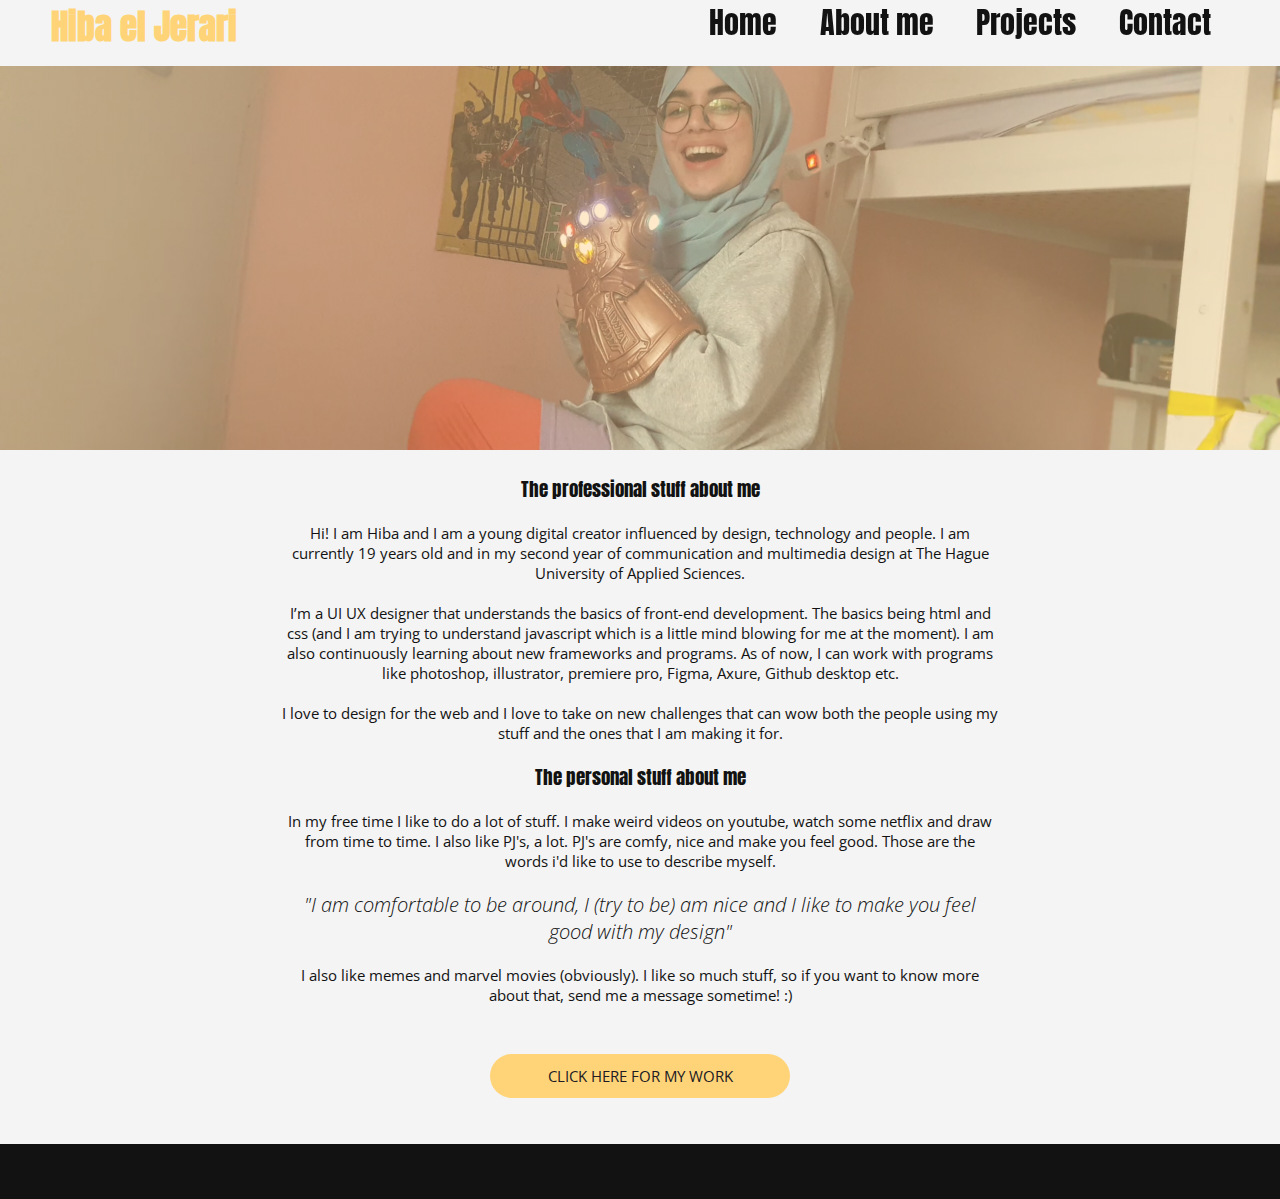
==== aboutme.html @ b42c41c7 "adding text yeet" ====
<!DOCTYPE html>
<html>
	<head>
		<meta charset="UTF-8" />
		<title>Hiba's portfolio</title>
		<meta name="viewport" content="width=device-width, initial-scale=1">
		<link rel="icon" href="images/favicon.png">
		<link rel="stylesheet" href="https://use.fontawesome.com/releases/v5.7.2/css/all.css" integrity="sha384-fnmOCqbTlWIlj8LyTjo7mOUStjsKC4pOpQbqyi7RrhN7udi9RwhKkMHpvLbHG9Sr" crossorigin="anonymous"/>
		<link type="text/css" href="styles/main.css" rel="stylesheet" />
	</head>
	<body id="aboutme">
	  <div class="grid-container">
		<h5>Hiba el Jerari</h5>
		<nav id="myNav">
			<a class="closebtn">&times;</a>
			<span class="navbar-toggle" id="js-navbar-toggle"><!--HAMBURGER MENU--><i class="fas fa-bars"></i></span>
			<ul class="js-menu">
				<li class="nav-item">
					<a href="index.html" class="nav-links active">Home</a>
				</li>
				<li class="nav-item">
					<a href="html/aboutme.html" class="nav-links">About me</a>
				</li>
				<li class="nav-item">
					<a href="index.html#projects" class="nav-links">Projects</a>
				</li>
				<li class="nav-item">
					<a href="#contact" class="nav-links">Contact</a>
				</li>
			</ul>
		</nav>
		<header>
		
		</header>
		<main>
				<h3>The professional stuff about me</h3>
				<br>
				<p>
				Hi! I am Hiba and I am a young digital creator influenced by design, technology and people. 
				I am currently 19 years old and in my second year of communication and multimedia design at The Hague University of Applied Sciences.
				<br>
				<br>
				<p>I’m a UI UX designer that understands the basics of front-end development.
				The basics being html and css (and I am trying to understand javascript which is a little mind blowing for me at the moment). I am also continuously learning about new frameworks and programs.
				As of now, I can work with programs like photoshop, illustrator, premiere pro, Figma, Axure, Github desktop etc.</p>
				<br>
				<p>I love to design for the web and I love to take on new challenges that can wow both the people using my stuff and the ones that I am making it for. </p>
				<br>
				<h3>The personal stuff about me</h3>
				<br>
				In my free time I like to do a lot of stuff. I make weird videos on youtube, watch some netflix and draw from time to time. I also like PJ's, a lot. PJ's are comfy, nice and make you feel good.
				Those are the words i'd like to use to describe myself. </p>
				<br>
				<h6>"I am comfortable to be around, I (try to be) am nice and I like to make you feel good with my design"</h6>
				<br>
				<p>I also like memes and marvel movies (obviously). I like so much stuff, so if you want to know more about that, send me a message sometime! :)</p>
				<br>
				<br>
				<a href="index.html#projects" class="aboutmelink"><div class="aboutmebutton"><p>Click here for my work</p></div></a>
				<br>
				</p>
		</main>
		<footer id="contact">
			<div class="grid-item linkedin"><a href="https://www.linkedin.com/in/hiba-el-jerari-b01571150/?locale=en_US" target="blank"><i class="fab fa-linkedin-in"></i></a></div>
			<div class="grid-item instagram"><a href="http://instagram.com/hibadattebayo" target="blank"><i class="fab fa-instagram"></i></a></div>
			<div class="grid-item youtube"><a href="https://www.youtube.com/user/madebyhiba" target="blank"><i class="fab fa-youtube"></i></a></div>
			<div class="grid-item mail"><a href="mailto:hibaelji@outlook.com"><i class="fas fa-envelope"></i></a></div>
		</footer>
	  </div>
	  <script type="text/javascript" src="scripts/main.js"></script>
	</body>
</html>
---- styles/main.css ----
@import url('https://fonts.googleapis.com/css?family=Open+Sans|Anton|Roboto');

html {
  box-sizing: border-box;
  background-color: #f4f4f4;
  color: #121212;
  font-family: open sans;
  scroll-behavior: smooth;
}
*,
*::before,
*::after {
  box-sizing: inherit;
}

*{
  padding: 0;
 margin: 0;
}

h2, h3, h4{
	color: #121212;
	font-size: 15px;
	font-weight: 400;
	margin-left: 5%;
	margin-right: 15%;
}
h3{
	font-size: 19px;
	font-family: anton;
}
h4{
	font-size: 13px;
}
h6{
	font-size: 20px;
	font-family: open sans;
	font-style: italic;
	font-weight: 200;
}

main .megif{
	display: none;
}

.gridcontainer{
	display: grid;
	grid-template-columns: 1fr;
	grid-template-areas:"navigation"
									  "header"
									  "introduction"
									  "projects"
									  "footer"
}

/*NAVIGATION*/
nav{
	grid-area: navigation;
	list-style: none;
	text-align: center;
	height: 100%;
	width: 0;
	position: fixed;
    z-index: 1;
    top: 0;
    left: 0;
    background-color: rgba(32,26,35,0.90);
    overflow-x: hidden;
	/*font-family: open sans;*/
    transition: 0.5s;
}

h5{
	display: inline-block;
	color: #ffd478;
	font-family: anton;
	font-size: 35px;
	margin-left: 5%;
}

ul{
	display: flex;
    justify-content: center;
    flex-direction: column;
    list-style: none;
}

li{
	margin: 5%;
	font-size: 30px;
}

a{
	color: #FDFDFD;
	text-decoration: none;
	font-family: anton;
}

.fa-bars{
	position: fixed;
	color: #ffd478;
	font-size: 30px;
	top: 10px;
	right: 5%;
	z-index:0;
}

.closebtn{
	font-size: 40px;
    display: flex;
    justify-content: flex-end;
	margin-right: 6%;
	z-index: 10;
}

/*HEADER*/
main{
	grid-area: header;
	/*text styles*/
	font-family: anton;
	font-weight: 400;
	font-size: 50px;
	margin: 5%;
	margin-right: 15%;
}

.aboutmebutton{
	display: none;
}

#aboutme main{
	font-family: open sans;
	font-size: 20px;
}

#triangle-right{
    margin: 0 auto;
    width: 100%;
    height: 0;    
    padding-left:100%;
    padding-bottom: 5%;
    overflow: hidden;
}

#triangle-right:after{
	  display: block;
	  content: "";
      width: 0;
      height: 0;
	  background-color: white;
	  margin-left: -1024px;
      border-top: 50px solid #f4f4f4;
      border-right: 1024px solid transparent;
}

/*INTRODUCTION*/
#aboutme header{
	height: 200px;
	background: 
    /* top, transparent red */ 
    linear-gradient(
	   rgba(255, 207, 139, 0.45), 
	   rgba(255, 207, 139, 0.45)
    ),
    /* bottom, image */
    url(../images/abtme.png);
	background-size:cover;
	background-position: center;
}
header{
	grid-area:  introduction;
	background-color: #ffffff;
	padding: 5%;
	padding-right: 15%;
	/*text styles*/
	color: #121212;
}

#triangle-topright{
    margin: 0 auto;
    width: 100%;
    height: 0;    
    padding-left:100%;
    padding-bottom: 20%;
    overflow: hidden;
}

#triangle-topright:after{
	  content: "";
	  display: block;
      width: 0;
      height: 0;
	  margin-left: -1024px;
      border-top: 35px solid white;
      border-left: 1024px solid transparent;
}

/*PROJECTS*/
section{
	grid-area: projects;
}

.pros{
	display: block;
    height: 300px;
    background-color: rgba(0, 0, 0, 0.28);
	opacity: 0.5;
	/*filter: grayscale(100%);*/
}

.woldhuis{
	background-image: url(../images/tabblad.png);
	background-size: cover;
	/*background-color: #342E37;
	display: flex;
	align-items: center;
	justify-content: center;
	filter: none;
	/*font styles
	text-align: center;
	font-size: 35px;*/
}

.scribble{
	background-image: url(../images/scribble.png);
	background-size: cover;
}

.kaaswebsite{
	background-image: url(../images/kaaswebsite.png);
	background-size: cover;
}

.clock{
	background-image: url(../images/clock.png);
	background-size: cover;
	background-position: center;
}

/*FOOTER*/
footer{
	grid-area: footer;
}

.instagram, .linkedin, .youtube, .mail{
	display: flex;
	justify-content: center;
	align-items:center;
	padding: 0;
	text-align: center;
	height: 55px;
}

.grid-item i{
	color: #ffd478;
	font-size: 25px;
	display: block;
}

@media screen and (min-width: 1024px){
.gridcontainer{
	display: grid;
	grid-template-columns: 1fr;
	grid-template-areas:"navigation"
									  "header"
									  "introduction"
									  "projects"
									  "footer"
}

#triangle-right{
	display: none;
}
#triangle-topright{
	display: none;
}

p, h2, h3, h4, h5{
	margin: 0;
}

h2{
	padding-top: 2%;
}

h5{
	display: inline-block;
    padding-left: 4%;
	z-index: 10;
}

nav{
	display: flex;
    flex-direction: row;
    justify-content: flex-end;
    align-items: flex-start;
    width: 100%;
	height: 55px;
    background-color: transparent;
}

ul{
	display: inline;
	width: 50%;
}

li {
  transition: opacity 0.2s;
  list-style: none;
  display: inline-block;
  padding-left: 3%;
  padding-right: 3%;
  margin: 0;
}

li a{
	color: #121212;
}

li {
  transition: opacity 0.2s;
  list-style: none;
  display: inline-block;
}

ul:hover li:not(:hover) {
  opacity: 0.3;
  transition: 0.3s;
}

.closebtn{
	display: none;
}

.fa-bars{
	display: none;
}

main .megif{
	display: inline;
	position: absolute;
    bottom: 0;
    right: 50px;
    width: 25%;
    z-index: -10;
}

#js-menu{
	margin: 0;
	flex-flow: row;
	justify-content: center /*flex-end*/;
	width: 75%;
 }

 header{
	padding: 6%;
    padding-left: 20%;
    padding-right: 20%;
    display: flex;
    flex-direction: column;
    justify-content: center;
    text-align: center;
 }
 
main{
	margin: 15%;
	display: flex;
    align-items: center;
    flex-direction: column;
    justify-content: center;
    text-align: center;
	color: #121212;
}

#aboutme main{
	margin: 2%;
	font-weight: 400;
    font-family: open sans;
	padding: 20%;
	padding-top: 0;
	padding-bottom: 0;
	font-size: 15px;
	animation: none;
}

#aboutme a .aboutmebutton{
	color: #201A23;
}

#aboutme header{
	display: block;
	padding: 15%;
	margin-top: 1%;
}

.aboutmebutton{
	width: 300px;
	height: 44px;
	background: #ffd478;
	border-radius: 40px;
	margin-top: 3%;
	
	display: flex;
	justify-content: center;
	align-items: center;
}
.aboutmebutton:hover{
	background-color: #FCF2C2;
	color: #8276C9;
	transition: 0.5s;
}
.aboutmebutton a, .aboutmebutton p{
	font-size: 15px;
	font-family: open sans;
	font-size: 900;
	text-transform: uppercase;
	color: #201A23;
}
section{
	display: flex;
	flex-direction: column;
	justify-content: center;
	align-items: center;
}

.pros{
	height: 400px;
	width: 70%;
}

.pros .projecttext{
	visibility: hidden;
}

.pros:hover{
	opacity: 1;
	transition: 0.3s;
	visibility: visible;
}

.kaaswebsite{
	margin-bottom: 2%;
}

footer{
	display: flex;
	flex-direction: row;
justify-content: space-between;}

.instagram:hover, .linkedin:hover, .youtube:hover, .mail:hover{
	background-color: #FCF2C2;
	transition: 0.3s;
}
.instagram, .linkedin, .youtube,.mail{
	width: 25%;
	background-color: #121212;
}

}
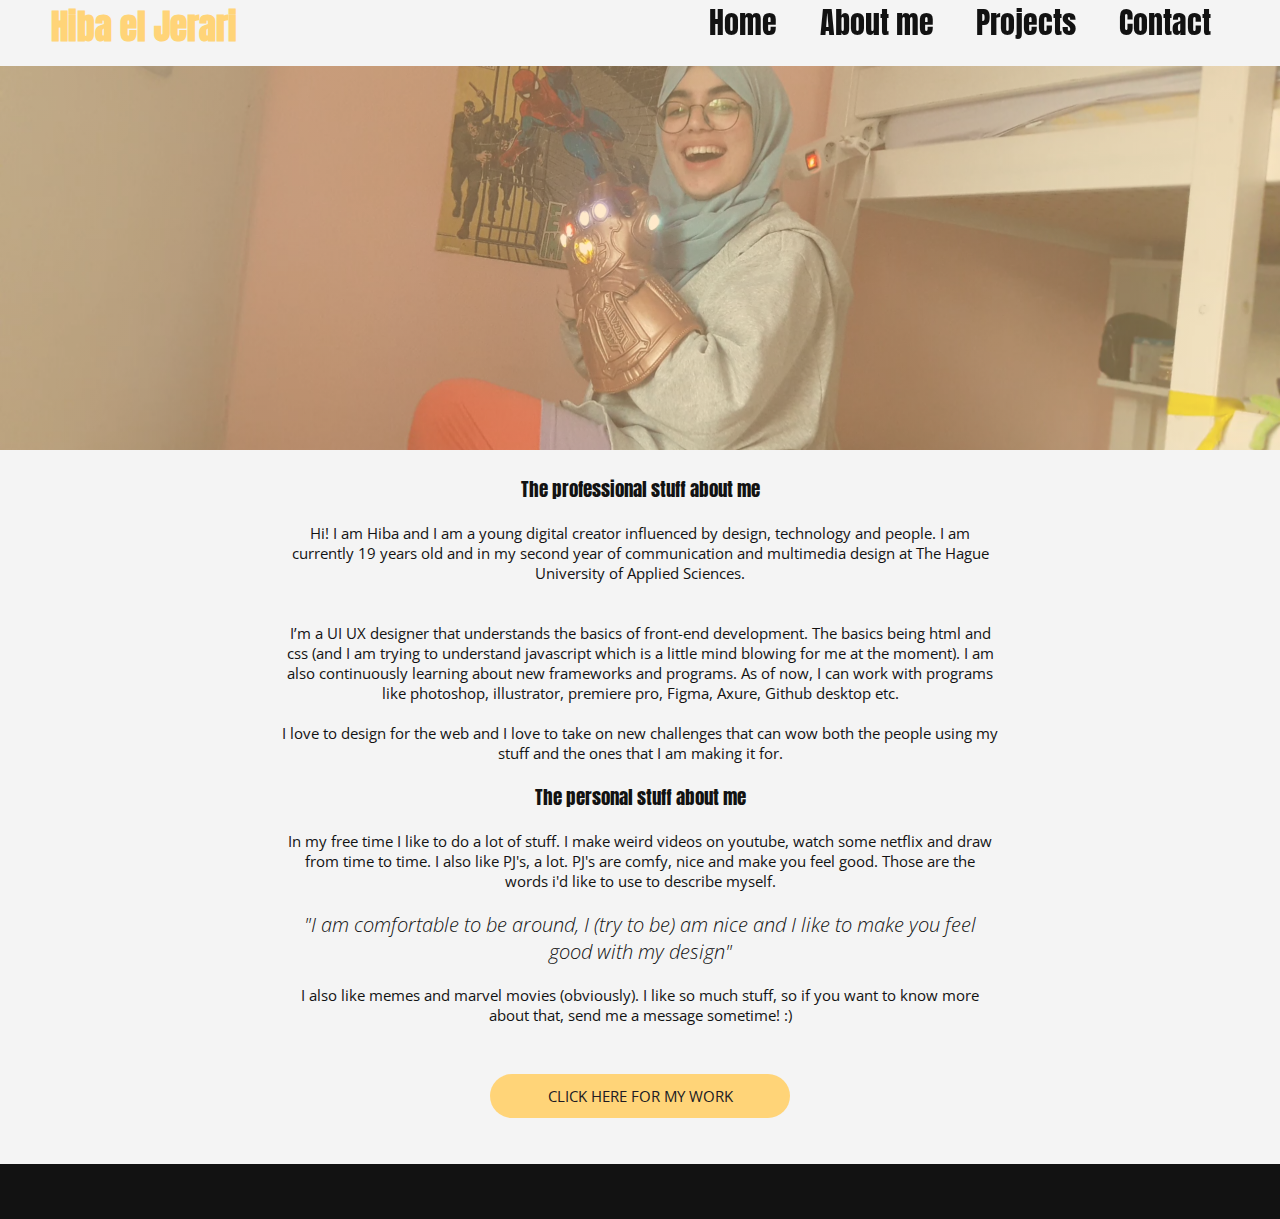
==== commit 8c4bf263: "Update aboutme.html" ====
--- a/aboutme.html
+++ b/aboutme.html
@@ -37,7 +37,7 @@
 				<br>
 				<p>
 				Hi! I am Hiba and I am a young digital creator influenced by design, technology and people. 
-				I am currently 19 years old and in my second year of communication and multimedia design at The Hague University of Applied Sciences.
+				I am currently 19 years old and in my second year of communication and multimedia design at The Hague University of Applied Sciences.</p>
 				<br>
 				<br>
 				<p>I’m a UI UX designer that understands the basics of front-end development.
@@ -48,7 +48,7 @@
 				<br>
 				<h3>The personal stuff about me</h3>
 				<br>
-				In my free time I like to do a lot of stuff. I make weird videos on youtube, watch some netflix and draw from time to time. I also like PJ's, a lot. PJ's are comfy, nice and make you feel good.
+				<p>In my free time I like to do a lot of stuff. I make weird videos on youtube, watch some netflix and draw from time to time. I also like PJ's, a lot. PJ's are comfy, nice and make you feel good.
 				Those are the words i'd like to use to describe myself. </p>
 				<br>
 				<h6>"I am comfortable to be around, I (try to be) am nice and I like to make you feel good with my design"</h6>
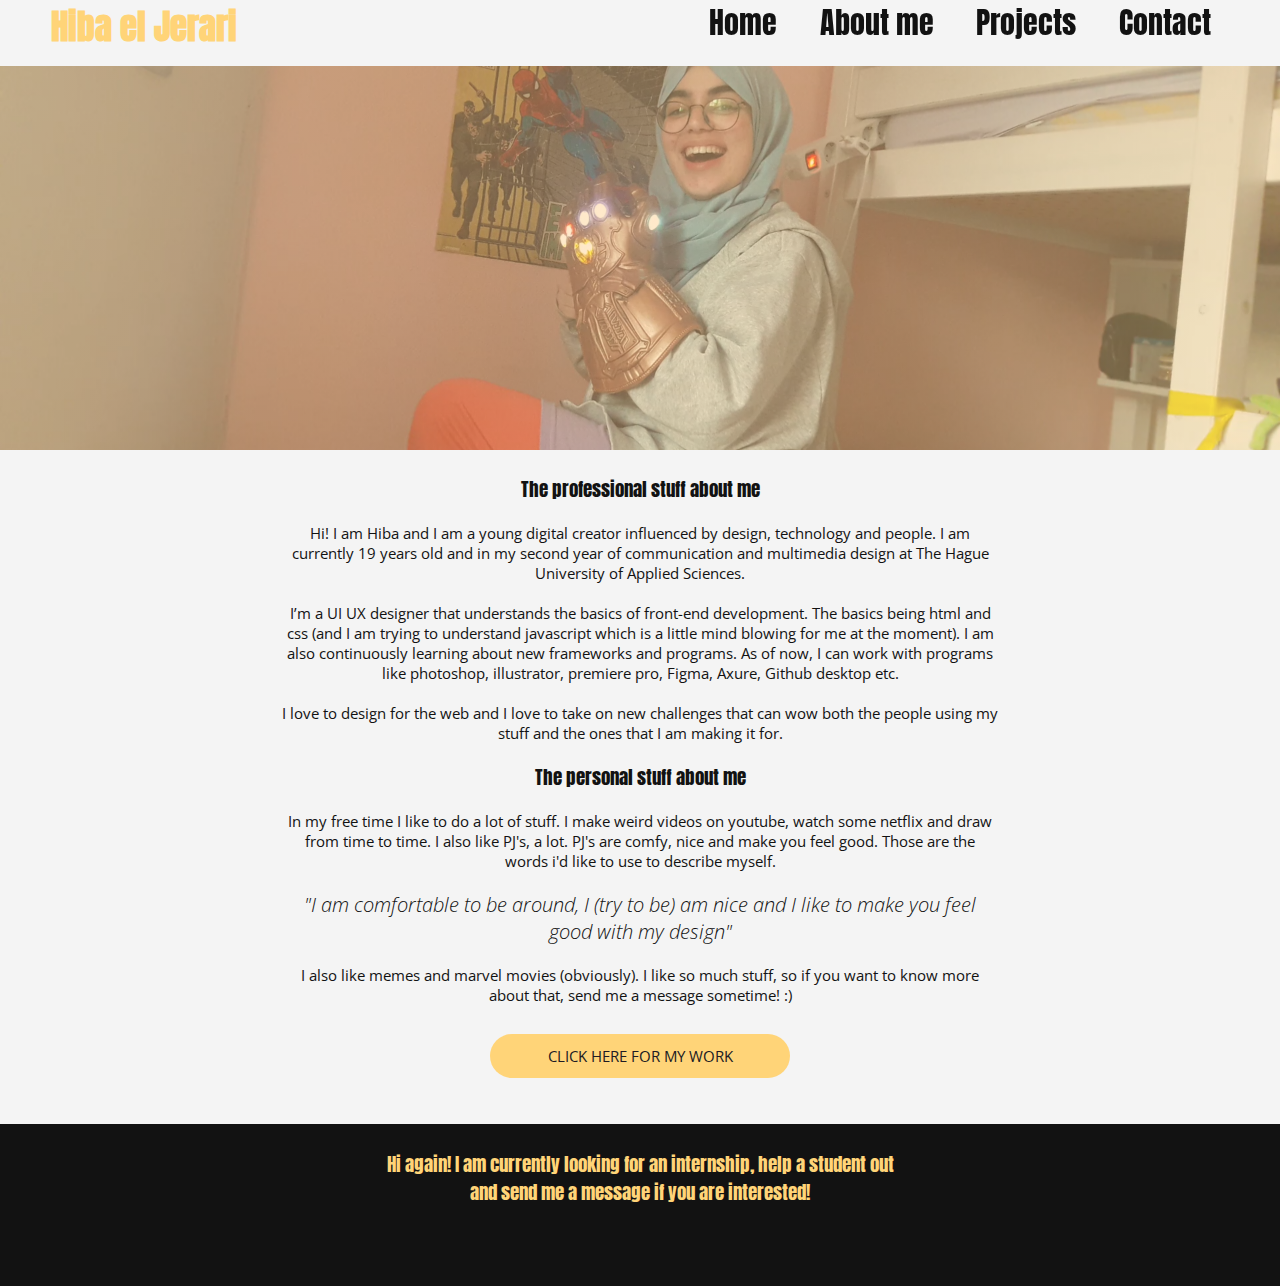
==== commit a935ff38: "footer update" ====
--- a/aboutme.html
+++ b/aboutme.html
@@ -19,7 +19,7 @@
 					<a href="index.html" class="nav-links active">Home</a>
 				</li>
 				<li class="nav-item">
-					<a href="html/aboutme.html" class="nav-links">About me</a>
+					<a href="aboutme.html" class="nav-links">About me</a>
 				</li>
 				<li class="nav-item">
 					<a href="index.html#projects" class="nav-links">Projects</a>
@@ -39,7 +39,6 @@
 				Hi! I am Hiba and I am a young digital creator influenced by design, technology and people. 
 				I am currently 19 years old and in my second year of communication and multimedia design at The Hague University of Applied Sciences.</p>
 				<br>
-				<br>
 				<p>I’m a UI UX designer that understands the basics of front-end development.
 				The basics being html and css (and I am trying to understand javascript which is a little mind blowing for me at the moment). I am also continuously learning about new frameworks and programs.
 				As of now, I can work with programs like photoshop, illustrator, premiere pro, Figma, Axure, Github desktop etc.</p>
@@ -55,11 +54,13 @@
 				<br>
 				<p>I also like memes and marvel movies (obviously). I like so much stuff, so if you want to know more about that, send me a message sometime! :)</p>
 				<br>
-				<br>
 				<a href="index.html#projects" class="aboutmelink"><div class="aboutmebutton"><p>Click here for my work</p></div></a>
 				<br>
 				</p>
 		</main>
+		<div class="footertextdiv">
+		<h3 class="footertext">Hi again! I am currently looking for an internship, help a student out and send me a message if you are interested!</h3>
+		</div>
 		<footer id="contact">
 			<div class="grid-item linkedin"><a href="https://www.linkedin.com/in/hiba-el-jerari-b01571150/?locale=en_US" target="blank"><i class="fab fa-linkedin-in"></i></a></div>
 			<div class="grid-item instagram"><a href="http://instagram.com/hibadattebayo" target="blank"><i class="fab fa-instagram"></i></a></div>
--- a/styles/main.css
+++ b/styles/main.css
@@ -456,4 +456,14 @@
 	background-color: #121212;
 }
 
+.footertextdiv{
+	background-color: #121212;
+	padding: 2%;
+	padding-left: 30%;
+	padding-right: 30%;
+}
+
+.footertextdiv .footertext{
+	color: #ffd478;
+	text-align: center;
 }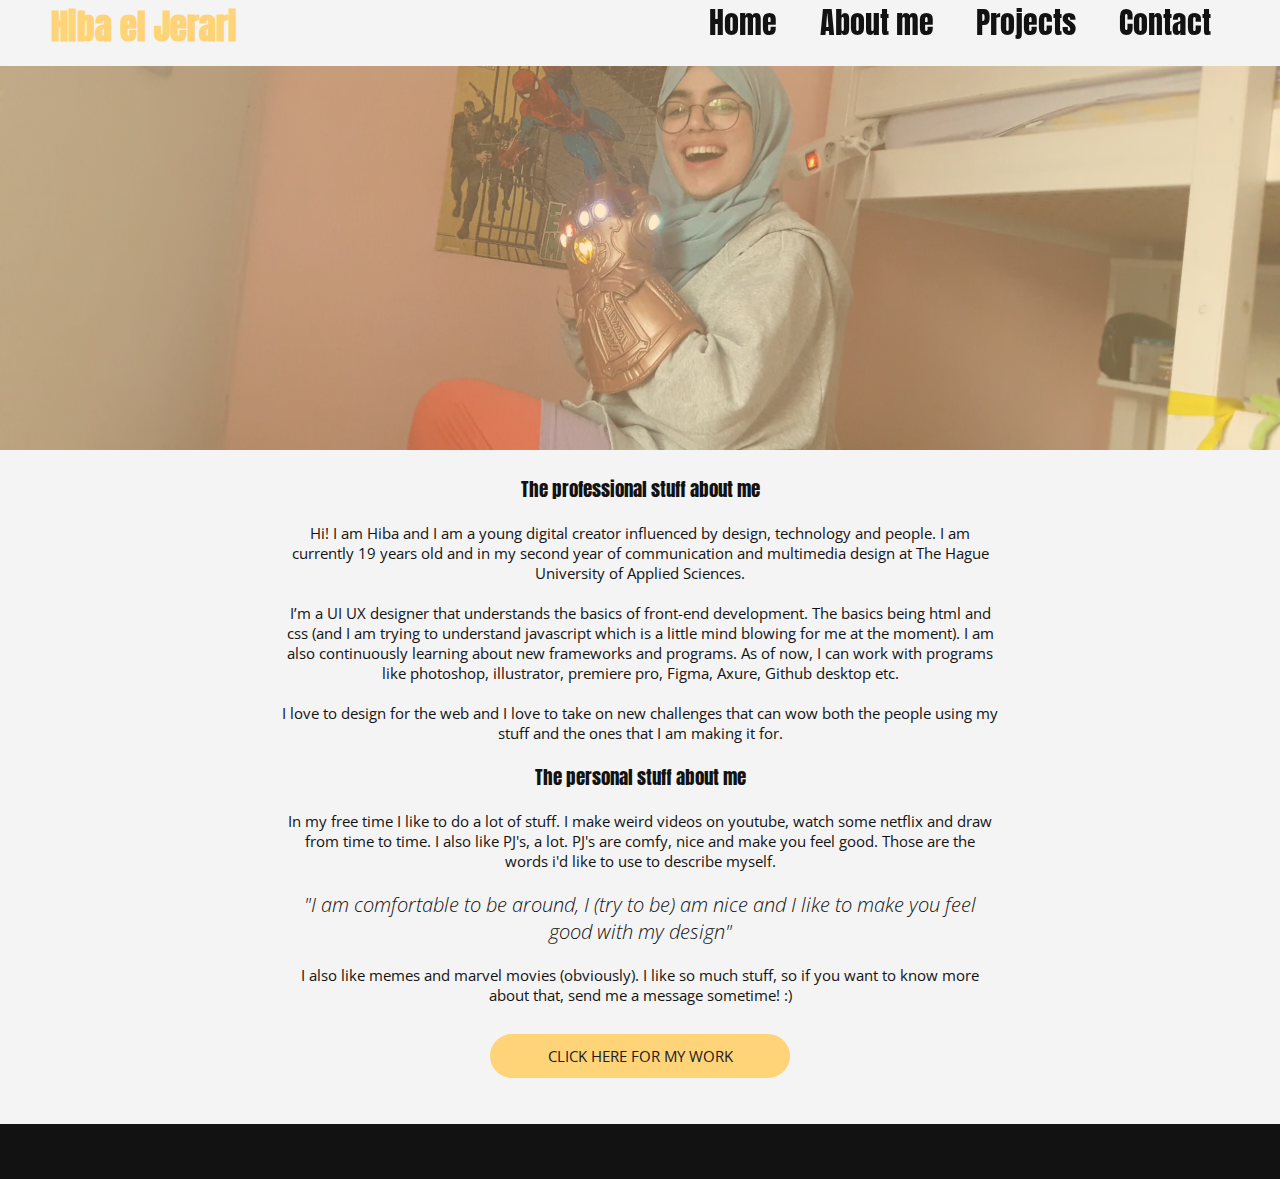
==== commit 36d1bab2: "remove "looking for internship" text" ====
--- a/aboutme.html
+++ b/aboutme.html
@@ -58,9 +58,9 @@
 				<br>
 				</p>
 		</main>
-		<div class="footertextdiv">
+		<!--<div class="footertextdiv">
 		<h3 class="footertext">Hi again! I am currently looking for an internship, help a student out and send me a message if you are interested!</h3>
-		</div>
+		</div>-->
 		<footer id="contact">
 			<div class="grid-item linkedin"><a href="https://www.linkedin.com/in/hiba-el-jerari-b01571150/?locale=en_US" target="blank"><i class="fab fa-linkedin-in"></i></a></div>
 			<div class="grid-item instagram"><a href="http://instagram.com/hibadattebayo" target="blank"><i class="fab fa-instagram"></i></a></div>
--- a/styles/main.css
+++ b/styles/main.css
@@ -37,6 +37,11 @@
 	font-family: open sans;
 	font-style: italic;
 	font-weight: 200;
+}
+
+.footertext{
+	color: #ffd478;
+	text-align: center;
 }
 
 main .megif{
@@ -456,14 +461,5 @@
 	background-color: #121212;
 }
 
-.footertextdiv{
-	background-color: #121212;
-	padding: 2%;
-	padding-left: 30%;
-	padding-right: 30%;
-}
-
-.footertextdiv .footertext{
-	color: #ffd478;
-	text-align: center;
-}+
+
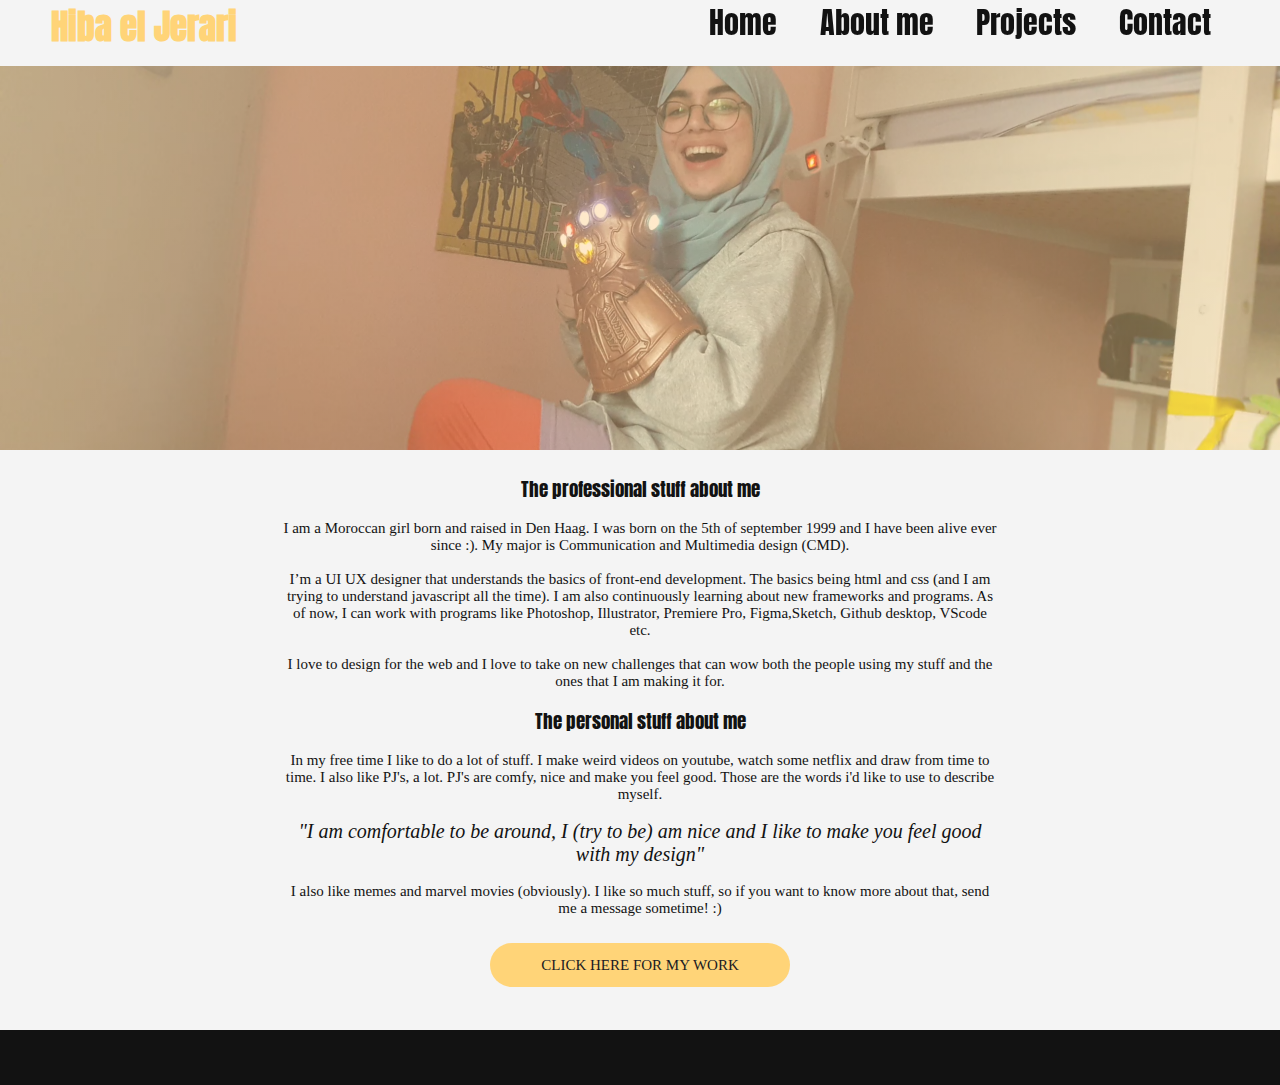
==== commit 4d84f089: "Update aboutme.html" ====
--- a/aboutme.html
+++ b/aboutme.html
@@ -1,73 +1,79 @@
 <!DOCTYPE html>
 <html>
-	<head>
-		<meta charset="UTF-8" />
-		<title>Hiba's portfolio</title>
-		<meta name="viewport" content="width=device-width, initial-scale=1">
-		<link rel="icon" href="images/favicon.png">
-		<link rel="stylesheet" href="https://use.fontawesome.com/releases/v5.7.2/css/all.css" integrity="sha384-fnmOCqbTlWIlj8LyTjo7mOUStjsKC4pOpQbqyi7RrhN7udi9RwhKkMHpvLbHG9Sr" crossorigin="anonymous"/>
-		<link type="text/css" href="styles/main.css" rel="stylesheet" />
-	</head>
-	<body id="aboutme">
-	  <div class="grid-container">
-		<h5>Hiba el Jerari</h5>
-		<nav id="myNav">
-			<a class="closebtn">&times;</a>
-			<span class="navbar-toggle" id="js-navbar-toggle"><!--HAMBURGER MENU--><i class="fas fa-bars"></i></span>
-			<ul class="js-menu">
-				<li class="nav-item">
-					<a href="index.html" class="nav-links active">Home</a>
-				</li>
-				<li class="nav-item">
-					<a href="aboutme.html" class="nav-links">About me</a>
-				</li>
-				<li class="nav-item">
-					<a href="index.html#projects" class="nav-links">Projects</a>
-				</li>
-				<li class="nav-item">
-					<a href="#contact" class="nav-links">Contact</a>
-				</li>
-			</ul>
-		</nav>
-		<header>
-		
-		</header>
-		<main>
-				<h3>The professional stuff about me</h3>
-				<br>
-				<p>
-				Hi! I am Hiba and I am a young digital creator influenced by design, technology and people. 
-				I am currently 19 years old and in my second year of communication and multimedia design at The Hague University of Applied Sciences.</p>
-				<br>
-				<p>I’m a UI UX designer that understands the basics of front-end development.
-				The basics being html and css (and I am trying to understand javascript which is a little mind blowing for me at the moment). I am also continuously learning about new frameworks and programs.
-				As of now, I can work with programs like photoshop, illustrator, premiere pro, Figma, Axure, Github desktop etc.</p>
-				<br>
-				<p>I love to design for the web and I love to take on new challenges that can wow both the people using my stuff and the ones that I am making it for. </p>
-				<br>
-				<h3>The personal stuff about me</h3>
-				<br>
-				<p>In my free time I like to do a lot of stuff. I make weird videos on youtube, watch some netflix and draw from time to time. I also like PJ's, a lot. PJ's are comfy, nice and make you feel good.
-				Those are the words i'd like to use to describe myself. </p>
-				<br>
-				<h6>"I am comfortable to be around, I (try to be) am nice and I like to make you feel good with my design"</h6>
-				<br>
-				<p>I also like memes and marvel movies (obviously). I like so much stuff, so if you want to know more about that, send me a message sometime! :)</p>
-				<br>
-				<a href="index.html#projects" class="aboutmelink"><div class="aboutmebutton"><p>Click here for my work</p></div></a>
-				<br>
-				</p>
-		</main>
-		<!--<div class="footertextdiv">
+
+<head>
+    <meta charset="UTF-8" />
+    <title>Hiba's portfolio</title>
+    <meta name="viewport" content="width=device-width, initial-scale=1">
+    <link rel="icon" href="images/favicon.png">
+    <link rel="stylesheet" href="https://use.fontawesome.com/releases/v5.7.2/css/all.css" integrity="sha384-fnmOCqbTlWIlj8LyTjo7mOUStjsKC4pOpQbqyi7RrhN7udi9RwhKkMHpvLbHG9Sr" crossorigin="anonymous" />
+    <link type="text/css" href="styles/main.css" rel="stylesheet" />
+</head>
+
+<body id="aboutme">
+    <div class="grid-container">
+        <h5>Hiba el Jerari</h5>
+        <nav id="myNav">
+            <a class="closebtn">&times;</a>
+            <span class="navbar-toggle" id="js-navbar-toggle"><!--HAMBURGER MENU--><i class="fas fa-bars"></i></span>
+            <ul class="js-menu">
+                <li class="nav-item">
+                    <a href="index.html" class="nav-links active">Home</a>
+                </li>
+                <li class="nav-item">
+                    <a href="aboutme.html" class="nav-links">About me</a>
+                </li>
+                <li class="nav-item">
+                    <a href="index.html#projects" class="nav-links">Projects</a>
+                </li>
+                <li class="nav-item">
+                    <a href="#contact" class="nav-links">Contact</a>
+                </li>
+            </ul>
+        </nav>
+        <header>
+
+        </header>
+        <main>
+            <h3>The professional stuff about me</h3>
+            <br>
+            <p>
+                I am a Moroccan girl born and raised in Den Haag. I was born on the 5th of september 1999 and I have been alive ever since :). My major is Communication and Multimedia design (CMD).
+            </p>
+            <br>
+            <p>I’m a UI UX designer that understands the basics of front-end development. The basics being html and css (and I am trying to understand javascript all the time). I am also continuously learning about new frameworks and programs. As of now,
+                I can work with programs like Photoshop, Illustrator, Premiere Pro, Figma,Sketch, Github desktop, VScode etc.</p>
+            <br>
+            <p>I love to design for the web and I love to take on new challenges that can wow both the people using my stuff and the ones that I am making it for. </p>
+            <br>
+            <h3>The personal stuff about me</h3>
+            <br>
+            <p>In my free time I like to do a lot of stuff. I make weird videos on youtube, watch some netflix and draw from time to time. I also like PJ's, a lot. PJ's are comfy, nice and make you feel good. Those are the words i'd like to use to describe
+                myself. </p>
+            <br>
+            <h6>"I am comfortable to be around, I (try to be) am nice and I like to make you feel good with my design"</h6>
+            <br>
+            <p>I also like memes and marvel movies (obviously). I like so much stuff, so if you want to know more about that, send me a message sometime! :)</p>
+            <br>
+            <a href="index.html#projects" class="aboutmelink">
+                <div class="aboutmebutton">
+                    <p>Click here for my work</p>
+                </div>
+            </a>
+            <br>
+            </p>
+        </main>
+        <!--<div class="footertextdiv">
 		<h3 class="footertext">Hi again! I am currently looking for an internship, help a student out and send me a message if you are interested!</h3>
 		</div>-->
-		<footer id="contact">
-			<div class="grid-item linkedin"><a href="https://www.linkedin.com/in/hiba-el-jerari-b01571150/?locale=en_US" target="blank"><i class="fab fa-linkedin-in"></i></a></div>
-			<div class="grid-item instagram"><a href="http://instagram.com/hibadattebayo" target="blank"><i class="fab fa-instagram"></i></a></div>
-			<div class="grid-item youtube"><a href="https://www.youtube.com/user/madebyhiba" target="blank"><i class="fab fa-youtube"></i></a></div>
-			<div class="grid-item mail"><a href="mailto:hibaelji@outlook.com"><i class="fas fa-envelope"></i></a></div>
-		</footer>
-	  </div>
-	  <script type="text/javascript" src="scripts/main.js"></script>
-	</body>
+        <footer id="contact">
+            <div class="grid-item linkedin"><a href="https://www.linkedin.com/in/hiba-el-jerari-b01571150/?locale=en_US" target="blank"><i class="fab fa-linkedin-in"></i></a></div>
+            <div class="grid-item instagram"><a href="http://instagram.com/hibadattebayo" target="blank"><i class="fab fa-instagram"></i></a></div>
+            <div class="grid-item youtube"><a href="https://www.youtube.com/user/madebyhiba" target="blank"><i class="fab fa-youtube"></i></a></div>
+            <div class="grid-item mail"><a href="mailto:hibaelji@outlook.com"><i class="fas fa-envelope"></i></a></div>
+        </footer>
+    </div>
+    <script type="text/javascript" src="scripts/main.js"></script>
+</body>
+
 </html>--- a/styles/main.css
+++ b/styles/main.css
@@ -1,222 +1,219 @@
-@import url('https://fonts.googleapis.com/css?family=Open+Sans|Anton|Roboto');
-
-html {
-  box-sizing: border-box;
-  background-color: #f4f4f4;
-  color: #121212;
-  font-family: open sans;
-  scroll-behavior: smooth;
-}
-*,
-*::before,
-*::after {
-  box-sizing: inherit;
-}
-
-*{
-  padding: 0;
- margin: 0;
-}
-
-h2, h3, h4{
-	color: #121212;
-	font-size: 15px;
-	font-weight: 400;
-	margin-left: 5%;
-	margin-right: 15%;
-}
-h3{
-	font-size: 19px;
-	font-family: anton;
-}
-h4{
-	font-size: 13px;
-}
-h6{
-	font-size: 20px;
-	font-family: open sans;
-	font-style: italic;
-	font-weight: 200;
-}
-
-.footertext{
-	color: #ffd478;
-	text-align: center;
-}
-
-main .megif{
-	display: none;
-}
-
-.gridcontainer{
-	display: grid;
-	grid-template-columns: 1fr;
-	grid-template-areas:"navigation"
-									  "header"
-									  "introduction"
-									  "projects"
-									  "footer"
-}
-
-/*NAVIGATION*/
-nav{
-	grid-area: navigation;
-	list-style: none;
-	text-align: center;
-	height: 100%;
-	width: 0;
-	position: fixed;
-    z-index: 1;
-    top: 0;
-    left: 0;
-    background-color: rgba(32,26,35,0.90);
-    overflow-x: hidden;
-	/*font-family: open sans;*/
-    transition: 0.5s;
-}
-
-h5{
-	display: inline-block;
-	color: #ffd478;
-	font-family: anton;
-	font-size: 35px;
-	margin-left: 5%;
-}
-
-ul{
-	display: flex;
-    justify-content: center;
-    flex-direction: column;
-    list-style: none;
-}
-
-li{
-	margin: 5%;
-	font-size: 30px;
-}
-
-a{
-	color: #FDFDFD;
-	text-decoration: none;
-	font-family: anton;
-}
-
-.fa-bars{
-	position: fixed;
-	color: #ffd478;
-	font-size: 30px;
-	top: 10px;
-	right: 5%;
-	z-index:0;
-}
-
-.closebtn{
-	font-size: 40px;
-    display: flex;
-    justify-content: flex-end;
-	margin-right: 6%;
-	z-index: 10;
-}
-
-/*HEADER*/
-main{
-	grid-area: header;
-	/*text styles*/
-	font-family: anton;
-	font-weight: 400;
-	font-size: 50px;
-	margin: 5%;
-	margin-right: 15%;
-}
-
-.aboutmebutton{
-	display: none;
-}
-
-#aboutme main{
-	font-family: open sans;
-	font-size: 20px;
-}
-
-#triangle-right{
-    margin: 0 auto;
-    width: 100%;
-    height: 0;    
-    padding-left:100%;
-    padding-bottom: 5%;
-    overflow: hidden;
-}
-
-#triangle-right:after{
-	  display: block;
-	  content: "";
-      width: 0;
-      height: 0;
-	  background-color: white;
-	  margin-left: -1024px;
-      border-top: 50px solid #f4f4f4;
-      border-right: 1024px solid transparent;
-}
-
-/*INTRODUCTION*/
-#aboutme header{
-	height: 200px;
-	background: 
-    /* top, transparent red */ 
-    linear-gradient(
-	   rgba(255, 207, 139, 0.45), 
-	   rgba(255, 207, 139, 0.45)
-    ),
-    /* bottom, image */
-    url(../images/abtme.png);
-	background-size:cover;
-	background-position: center;
-}
-header{
-	grid-area:  introduction;
-	background-color: #ffffff;
-	padding: 5%;
-	padding-right: 15%;
-	/*text styles*/
-	color: #121212;
-}
-
-#triangle-topright{
-    margin: 0 auto;
-    width: 100%;
-    height: 0;    
-    padding-left:100%;
-    padding-bottom: 20%;
-    overflow: hidden;
-}
-
-#triangle-topright:after{
-	  content: "";
-	  display: block;
-      width: 0;
-      height: 0;
-	  margin-left: -1024px;
-      border-top: 35px solid white;
-      border-left: 1024px solid transparent;
-}
-
-/*PROJECTS*/
-section{
-	grid-area: projects;
-}
-
-.pros{
-	display: block;
-    height: 300px;
-    background-color: rgba(0, 0, 0, 0.28);
-	opacity: 0.5;
-	/*filter: grayscale(100%);*/
-}
-
-.woldhuis{
-	background-image: url(../images/tabblad.png);
-	background-size: cover;
-	/*background-color: #342E37;
+    @import url('https://fonts.googleapis.com/css?family=Open+Sans|Anton|Roboto');
+    html {
+        box-sizing: border-box;
+        background-color: #f4f4f4;
+        color: #121212;
+        font-family: source sans pro;
+        scroll-behavior: smooth;
+    }
+    
+    *,
+    *::before,
+    *::after {
+        box-sizing: inherit;
+    }
+    
+    * {
+        padding: 0;
+        margin: 0;
+    }
+    
+    h2,
+    h3,
+    h4 {
+        color: #121212;
+        font-size: 15px;
+        font-weight: 400;
+        margin-left: 5%;
+        margin-right: 15%;
+    }
+    
+    h3 {
+        font-size: 19px;
+        font-family: anton;
+    }
+    
+    h4 {
+        font-size: 13px;
+    }
+    
+    h6 {
+        font-size: 20px;
+        font-family: source sans pro;
+        font-style: italic;
+        font-weight: 200;
+    }
+    
+    .footertext {
+        color: #ffd478;
+        text-align: center;
+    }
+    
+    main .megif {
+        display: none;
+    }
+    
+    .gridcontainer {
+        display: grid;
+        grid-template-columns: 1fr;
+        grid-template-areas: "navigation" "header" "introduction" "projects" "footer"
+    }
+    /*NAVIGATION*/
+    
+    nav {
+        grid-area: navigation;
+        list-style: none;
+        text-align: center;
+        height: 100%;
+        width: 0;
+        position: fixed;
+        z-index: 1;
+        top: 0;
+        left: 0;
+        background-color: rgba(32, 26, 35, 0.90);
+        overflow-x: hidden;
+        /*font-family: open sans;*/
+        transition: 0.5s;
+    }
+    
+    h5 {
+        display: inline-block;
+        color: #ffd478;
+        font-family: anton;
+        font-size: 35px;
+        margin-left: 5%;
+    }
+    
+    ul {
+        display: flex;
+        justify-content: center;
+        flex-direction: column;
+        list-style: none;
+    }
+    
+    li {
+        margin: 5%;
+        font-size: 30px;
+    }
+    
+    a {
+        color: #FDFDFD;
+        text-decoration: none;
+        font-family: anton;
+    }
+    
+    .fa-bars {
+        position: fixed;
+        color: #ffd478;
+        font-size: 30px;
+        top: 10px;
+        right: 5%;
+        z-index: 0;
+    }
+    
+    .closebtn {
+        font-size: 40px;
+        display: flex;
+        justify-content: flex-end;
+        margin-right: 6%;
+        z-index: 10;
+    }
+    /*HEADER*/
+    
+    main {
+        grid-area: header;
+        /*text styles*/
+        font-family: anton;
+        font-weight: 400;
+        font-size: 50px;
+        margin: 5%;
+        margin-right: 15%;
+    }
+    
+    .aboutmebutton {
+        display: none;
+    }
+    
+    #aboutme main {
+        font-family: source sans pro;
+        font-size: 20px;
+    }
+    
+    #triangle-right {
+        margin: 0 auto;
+        width: 100%;
+        height: 0;
+        padding-left: 100%;
+        padding-bottom: 5%;
+        overflow: hidden;
+    }
+    
+    #triangle-right:after {
+        display: block;
+        content: "";
+        width: 0;
+        height: 0;
+        background-color: white;
+        margin-left: -1024px;
+        border-top: 50px solid #f4f4f4;
+        border-right: 1024px solid transparent;
+    }
+    /*INTRODUCTION*/
+    
+    #aboutme header {
+        height: 200px;
+        background: /* top, transparent red */
+        linear-gradient( rgba(255, 207, 139, 0.45), rgba(255, 207, 139, 0.45)), /* bottom, image */
+        url(../images/abtme.png);
+        background-size: cover;
+        background-position: center;
+    }
+    
+    header {
+        grid-area: introduction;
+        background-color: #ffffff;
+        padding: 5%;
+        padding-right: 15%;
+        /*text styles*/
+        color: #121212;
+    }
+    
+    #triangle-topright {
+        margin: 0 auto;
+        width: 100%;
+        height: 0;
+        padding-left: 100%;
+        padding-bottom: 20%;
+        overflow: hidden;
+    }
+    
+    #triangle-topright:after {
+        content: "";
+        display: block;
+        width: 0;
+        height: 0;
+        margin-left: -1024px;
+        border-top: 35px solid white;
+        border-left: 1024px solid transparent;
+    }
+    /*PROJECTS*/
+    
+    section {
+        grid-area: projects;
+    }
+    
+    .pros {
+        display: block;
+        height: 300px;
+        background-color: rgba(0, 0, 0, 0.28);
+        opacity: 0.5;
+        /*filter: grayscale(100%);*/
+    }
+    
+    .woldhuis {
+        background-image: url(../images/tabblad.png);
+        background-size: cover;
+        /*background-color: #342E37;
 	display: flex;
 	align-items: center;
 	justify-content: center;
@@ -224,242 +221,226 @@
 	/*font styles
 	text-align: center;
 	font-size: 35px;*/
-}
-
-.scribble{
-	background-image: url(../images/scribble.png);
-	background-size: cover;
-}
-
-.kaaswebsite{
-	background-image: url(../images/kaaswebsite.png);
-	background-size: cover;
-}
-
-.clock{
-	background-image: url(../images/clock.png);
-	background-size: cover;
-	background-position: center;
-}
-
-/*FOOTER*/
-footer{
-	grid-area: footer;
-}
-
-.instagram, .linkedin, .youtube, .mail{
-	display: flex;
-	justify-content: center;
-	align-items:center;
-	padding: 0;
-	text-align: center;
-	height: 55px;
-}
-
-.grid-item i{
-	color: #ffd478;
-	font-size: 25px;
-	display: block;
-}
-
-@media screen and (min-width: 1024px){
-.gridcontainer{
-	display: grid;
-	grid-template-columns: 1fr;
-	grid-template-areas:"navigation"
-									  "header"
-									  "introduction"
-									  "projects"
-									  "footer"
-}
-
-#triangle-right{
-	display: none;
-}
-#triangle-topright{
-	display: none;
-}
-
-p, h2, h3, h4, h5{
-	margin: 0;
-}
-
-h2{
-	padding-top: 2%;
-}
-
-h5{
-	display: inline-block;
-    padding-left: 4%;
-	z-index: 10;
-}
-
-nav{
-	display: flex;
-    flex-direction: row;
-    justify-content: flex-end;
-    align-items: flex-start;
-    width: 100%;
-	height: 55px;
-    background-color: transparent;
-}
-
-ul{
-	display: inline;
-	width: 50%;
-}
-
-li {
-  transition: opacity 0.2s;
-  list-style: none;
-  display: inline-block;
-  padding-left: 3%;
-  padding-right: 3%;
-  margin: 0;
-}
-
-li a{
-	color: #121212;
-}
-
-li {
-  transition: opacity 0.2s;
-  list-style: none;
-  display: inline-block;
-}
-
-ul:hover li:not(:hover) {
-  opacity: 0.3;
-  transition: 0.3s;
-}
-
-.closebtn{
-	display: none;
-}
-
-.fa-bars{
-	display: none;
-}
-
-main .megif{
-	display: inline;
-	position: absolute;
-    bottom: 0;
-    right: 50px;
-    width: 25%;
-    z-index: -10;
-}
-
-#js-menu{
-	margin: 0;
-	flex-flow: row;
-	justify-content: center /*flex-end*/;
-	width: 75%;
- }
-
- header{
-	padding: 6%;
-    padding-left: 20%;
-    padding-right: 20%;
-    display: flex;
-    flex-direction: column;
-    justify-content: center;
-    text-align: center;
- }
- 
-main{
-	margin: 15%;
-	display: flex;
-    align-items: center;
-    flex-direction: column;
-    justify-content: center;
-    text-align: center;
-	color: #121212;
-}
-
-#aboutme main{
-	margin: 2%;
-	font-weight: 400;
-    font-family: open sans;
-	padding: 20%;
-	padding-top: 0;
-	padding-bottom: 0;
-	font-size: 15px;
-	animation: none;
-}
-
-#aboutme a .aboutmebutton{
-	color: #201A23;
-}
-
-#aboutme header{
-	display: block;
-	padding: 15%;
-	margin-top: 1%;
-}
-
-.aboutmebutton{
-	width: 300px;
-	height: 44px;
-	background: #ffd478;
-	border-radius: 40px;
-	margin-top: 3%;
-	
-	display: flex;
-	justify-content: center;
-	align-items: center;
-}
-.aboutmebutton:hover{
-	background-color: #FCF2C2;
-	color: #8276C9;
-	transition: 0.5s;
-}
-.aboutmebutton a, .aboutmebutton p{
-	font-size: 15px;
-	font-family: open sans;
-	font-size: 900;
-	text-transform: uppercase;
-	color: #201A23;
-}
-section{
-	display: flex;
-	flex-direction: column;
-	justify-content: center;
-	align-items: center;
-}
-
-.pros{
-	height: 400px;
-	width: 70%;
-}
-
-.pros .projecttext{
-	visibility: hidden;
-}
-
-.pros:hover{
-	opacity: 1;
-	transition: 0.3s;
-	visibility: visible;
-}
-
-.kaaswebsite{
-	margin-bottom: 2%;
-}
-
-footer{
-	display: flex;
-	flex-direction: row;
-justify-content: space-between;}
-
-.instagram:hover, .linkedin:hover, .youtube:hover, .mail:hover{
-	background-color: #FCF2C2;
-	transition: 0.3s;
-}
-.instagram, .linkedin, .youtube,.mail{
-	width: 25%;
-	background-color: #121212;
-}
-
-
-
+    }
+    
+    .scribble {
+        background-image: url(../images/scribble.png);
+        background-size: cover;
+    }
+    
+    .kaaswebsite {
+        background-image: url(../images/kaaswebsite.png);
+        background-size: cover;
+    }
+    
+    .clock {
+        background-image: url(../images/clock.png);
+        background-size: cover;
+        background-position: center;
+    }
+    /*FOOTER*/
+    
+    footer {
+        grid-area: footer;
+    }
+    
+    .instagram,
+    .linkedin,
+    .youtube,
+    .mail {
+        display: flex;
+        justify-content: center;
+        align-items: center;
+        padding: 0;
+        text-align: center;
+        height: 55px;
+    }
+    
+    .grid-item i {
+        color: #ffd478;
+        font-size: 25px;
+        display: block;
+    }
+    
+    @media screen and (min-width: 1024px) {
+        .gridcontainer {
+            display: grid;
+            grid-template-columns: 1fr;
+            grid-template-areas: "navigation" "header" "introduction" "projects" "footer"
+        }
+        #triangle-right {
+            display: none;
+        }
+        #triangle-topright {
+            display: none;
+        }
+        p,
+        h2,
+        h3,
+        h4,
+        h5 {
+            margin: 0;
+        }
+        h2 {
+            padding-top: 2%;
+        }
+        h5 {
+            display: inline-block;
+            padding-left: 4%;
+            z-index: 10;
+        }
+        nav {
+            display: flex;
+            flex-direction: row;
+            justify-content: flex-end;
+            align-items: flex-start;
+            width: 100%;
+            height: 55px;
+            background-color: transparent;
+        }
+        ul {
+            display: inline;
+            width: 50%;
+        }
+        li {
+            transition: opacity 0.2s;
+            list-style: none;
+            display: inline-block;
+            padding-left: 3%;
+            padding-right: 3%;
+            margin: 0;
+        }
+        li a {
+            color: #121212;
+        }
+        li {
+            transition: opacity 0.2s;
+            list-style: none;
+            display: inline-block;
+        }
+        ul:hover li:not(:hover) {
+            opacity: 0.3;
+            transition: 0.3s;
+        }
+        .closebtn {
+            display: none;
+        }
+        .fa-bars {
+            display: none;
+        }
+        main .megif {
+            display: inline;
+            position: absolute;
+            bottom: 75px;
+            /*change this one to move the gif up n down*/
+            right: 50px;
+            width: 25%;
+            z-index: -10;
+        }
+        #js-menu {
+            margin: 0;
+            flex-flow: row;
+            justify-content: center/*flex-end*/
+            ;
+            width: 75%;
+        }
+        header {
+            padding: 6%;
+            padding-left: 20%;
+            padding-right: 20%;
+            display: flex;
+            flex-direction: column;
+            justify-content: center;
+            text-align: center;
+        }
+        main {
+            margin: 15%;
+            display: flex;
+            align-items: center;
+            flex-direction: column;
+            justify-content: center;
+            text-align: center;
+            color: #121212;
+        }
+        #aboutme main {
+            margin: 2%;
+            font-weight: 400;
+            font-family: source sans pro;
+            padding: 20%;
+            padding-top: 0;
+            padding-bottom: 0;
+            font-size: 15px;
+            animation: none;
+        }
+        #aboutme a .aboutmebutton {
+            color: #201A23;
+        }
+        #aboutme header {
+            display: block;
+            padding: 15%;
+            margin-top: 1%;
+        }
+        .aboutmebutton {
+            width: 300px;
+            height: 44px;
+            background: #ffd478;
+            border-radius: 40px;
+            margin-top: 3%;
+            display: flex;
+            justify-content: center;
+            align-items: center;
+        }
+        .aboutmebutton:hover {
+            background-color: #FCF2C2;
+            color: #8276C9;
+            transition: 0.5s;
+        }
+        .aboutmebutton a,
+        .aboutmebutton p {
+            font-size: 15px;
+            font-family: source sans pro;
+            font-size: 900;
+            text-transform: uppercase;
+            color: #201A23;
+        }
+        section {
+            display: flex;
+            flex-direction: column;
+            justify-content: center;
+            align-items: center;
+        }
+        .pros {
+            height: 400px;
+            width: 70%;
+        }
+        .pros .projecttext {
+            visibility: hidden;
+        }
+        .pros:hover {
+            opacity: 1;
+            transition: 0.3s;
+            visibility: visible;
+        }
+        .kaaswebsite {
+            margin-bottom: 2%;
+        }
+        footer {
+            display: flex;
+            flex-direction: row;
+            justify-content: space-between;
+        }
+        .instagram:hover,
+        .linkedin:hover,
+        .youtube:hover,
+        .mail:hover {
+            background-color: #FCF2C2;
+            transition: 0.3s;
+        }
+        .instagram,
+        .linkedin,
+        .youtube,
+        .mail {
+            width: 25%;
+            background-color: #121212;
+        }
+    }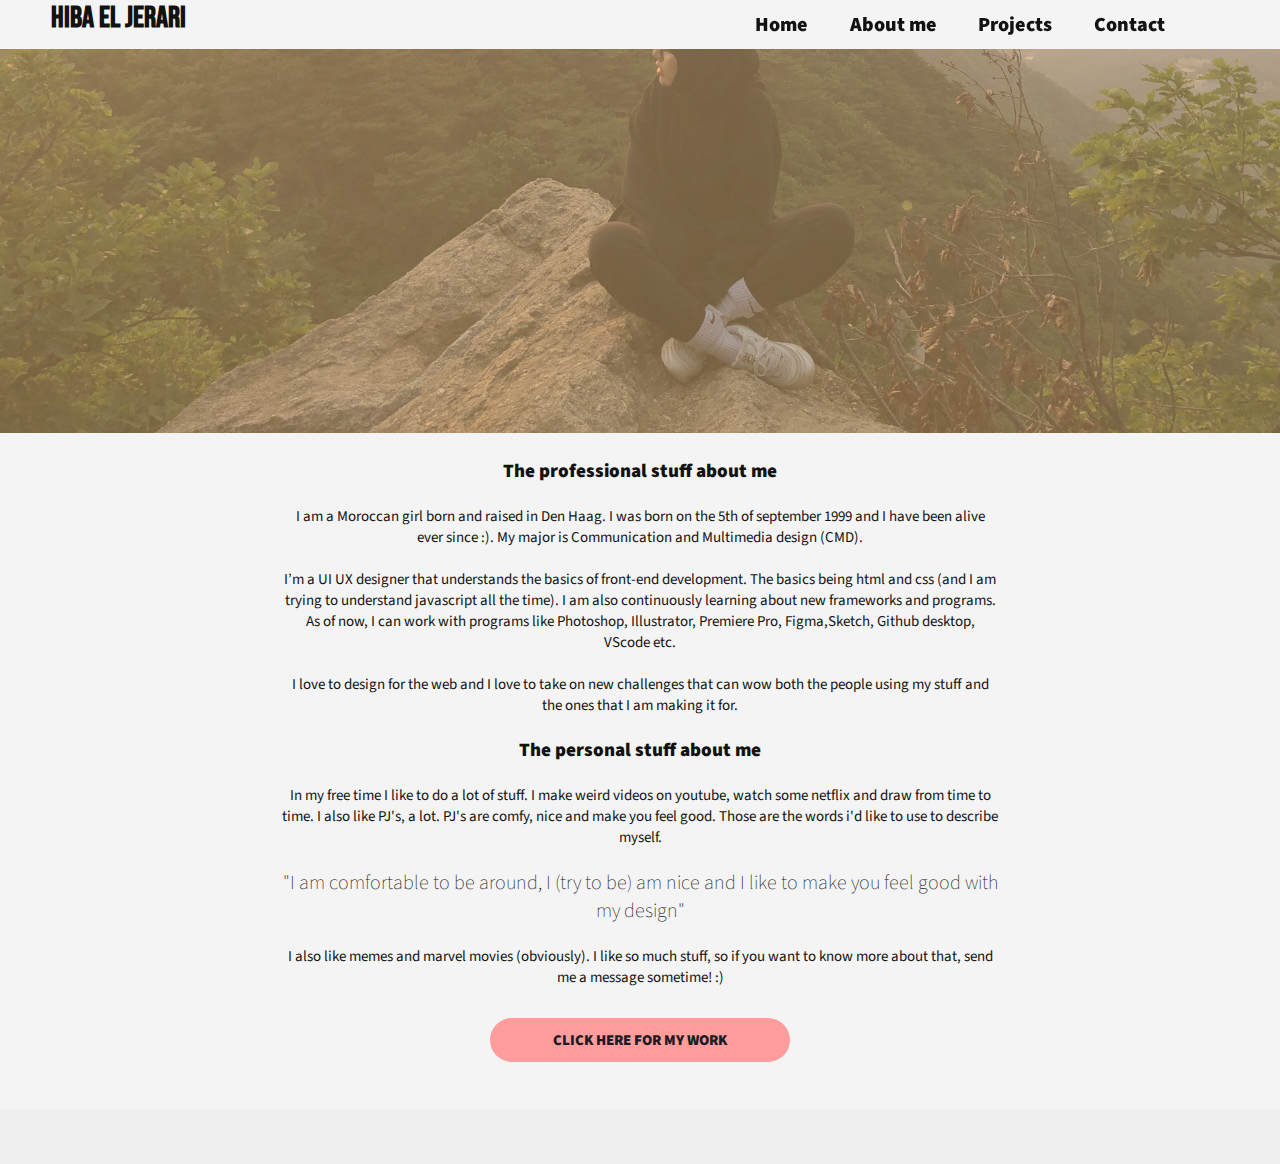
==== commit 9f58c4f9: "Add design instagram" ====
--- a/aboutme.html
+++ b/aboutme.html
@@ -68,7 +68,7 @@
 		</div>-->
         <footer id="contact">
             <div class="grid-item linkedin"><a href="https://www.linkedin.com/in/hiba-el-jerari-b01571150/?locale=en_US" target="blank"><i class="fab fa-linkedin-in"></i></a></div>
-            <div class="grid-item instagram"><a href="http://instagram.com/hibadattebayo" target="blank"><i class="fab fa-instagram"></i></a></div>
+            <div class="grid-item instagram"><a href="http://instagram.com/hibasdesigns" target="blank"><i class="fab fa-instagram"></i></a></div>
             <div class="grid-item youtube"><a href="https://www.youtube.com/user/madebyhiba" target="blank"><i class="fab fa-youtube"></i></a></div>
             <div class="grid-item mail"><a href="mailto:hibaelji@outlook.com"><i class="fas fa-envelope"></i></a></div>
         </footer>
--- a/styles/main.css
+++ b/styles/main.css
@@ -1,4 +1,4 @@
-    @import url('https://fonts.googleapis.com/css?family=Open+Sans|Anton|Roboto');
+    @import url('https://fonts.googleapis.com/css?family=Open+Sans|Source+Sans+Pro|Roboto|Bebas+neue');
     html {
         box-sizing: border-box;
         background-color: #f4f4f4;
@@ -30,7 +30,8 @@
     
     h3 {
         font-size: 19px;
-        font-family: anton;
+        font-family: source sans pro;
+        font-weight: 900;
     }
     
     h4 {
@@ -40,12 +41,11 @@
     h6 {
         font-size: 20px;
         font-family: source sans pro;
-        font-style: italic;
         font-weight: 200;
     }
     
     .footertext {
-        color: #ffd478;
+        color: #FF9D9D;
         text-align: center;
     }
     
@@ -78,10 +78,13 @@
     
     h5 {
         display: inline-block;
-        color: #ffd478;
-        font-family: anton;
-        font-size: 35px;
+        color: #121212;
+        font-family: bebas neue;
+        font-weight: 700;
+        letter-spacing: 20%;
+        font-size: 30px;
         margin-left: 5%;
+        margin-top: 1%;
     }
     
     ul {
@@ -99,12 +102,14 @@
     a {
         color: #FDFDFD;
         text-decoration: none;
-        font-family: anton;
+        font-family: source sans pro;
+        font-weight: 900;
+        font-size: 20px;
     }
     
     .fa-bars {
         position: fixed;
-        color: #ffd478;
+        color: #FF9D9D;
         font-size: 30px;
         top: 10px;
         right: 5%;
@@ -123,8 +128,8 @@
     main {
         grid-area: header;
         /*text styles*/
-        font-family: anton;
-        font-weight: 400;
+        font-family: source sans pro;
+        font-weight: 900;
         font-size: 50px;
         margin: 5%;
         margin-right: 15%;
@@ -164,9 +169,9 @@
         height: 200px;
         background: /* top, transparent red */
         linear-gradient( rgba(255, 207, 139, 0.45), rgba(255, 207, 139, 0.45)), /* bottom, image */
-        url(../images/abtme.png);
+        url(../images/mountainme.jpg);
         background-size: cover;
-        background-position: center;
+        background-position: bottom;
     }
     
     header {
@@ -210,8 +215,8 @@
         /*filter: grayscale(100%);*/
     }
     
-    .woldhuis {
-        background-image: url(../images/tabblad.png);
+    .kobu {
+        background-image: url(../images/kobuhome1.png);
         background-size: cover;
         /*background-color: #342E37;
 	display: flex;
@@ -228,9 +233,10 @@
         background-size: cover;
     }
     
-    .kaaswebsite {
-        background-image: url(../images/kaaswebsite.png);
+    .hungrry {
+        background-image: url(../images/hungrry.png);
         background-size: cover;
+        background-position: center;
     }
     
     .clock {
@@ -257,7 +263,7 @@
     }
     
     .grid-item i {
-        color: #ffd478;
+        color: #FF9D9D;
         font-size: 25px;
         display: block;
     }
@@ -331,10 +337,11 @@
         main .megif {
             display: inline;
             position: absolute;
-            bottom: 75px;
+            top: 30px;
+            bottom: 100px;
             /*change this one to move the gif up n down*/
-            right: 50px;
-            width: 25%;
+            /*right: 50px;*/
+            width: 50%;
             z-index: -10;
         }
         #js-menu {
@@ -383,7 +390,7 @@
         .aboutmebutton {
             width: 300px;
             height: 44px;
-            background: #ffd478;
+            background: #FF9D9D;
             border-radius: 40px;
             margin-top: 3%;
             display: flex;
@@ -391,7 +398,7 @@
             align-items: center;
         }
         .aboutmebutton:hover {
-            background-color: #FCF2C2;
+            background-color: #ffcdcd;
             color: #8276C9;
             transition: 0.5s;
         }
@@ -421,7 +428,7 @@
             transition: 0.3s;
             visibility: visible;
         }
-        .kaaswebsite {
+        .scribble {
             margin-bottom: 2%;
         }
         footer {
@@ -433,7 +440,7 @@
         .linkedin:hover,
         .youtube:hover,
         .mail:hover {
-            background-color: #FCF2C2;
+            background-color: #d3d3d3;
             transition: 0.3s;
         }
         .instagram,
@@ -441,6 +448,9 @@
         .youtube,
         .mail {
             width: 25%;
-            background-color: #121212;
+            background-color: #EFEFEF;
+        }
+        .h3ha {
+            margin-bottom: 10px;
         }
     }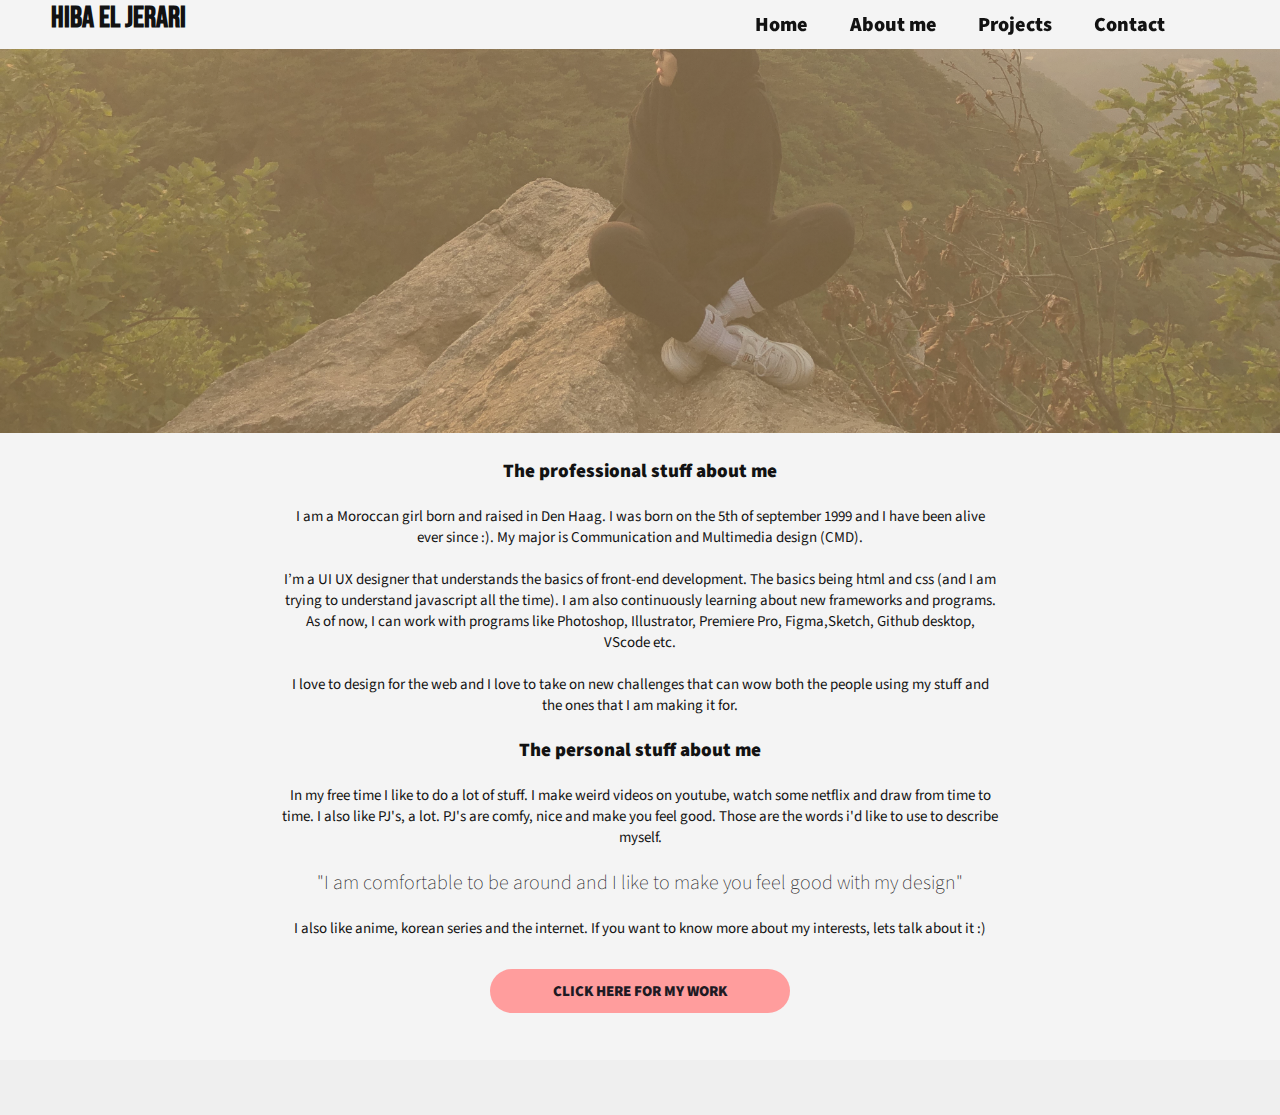
==== commit c6a39c02: "Update aboutme.html" ====
--- a/aboutme.html
+++ b/aboutme.html
@@ -51,9 +51,9 @@
             <p>In my free time I like to do a lot of stuff. I make weird videos on youtube, watch some netflix and draw from time to time. I also like PJ's, a lot. PJ's are comfy, nice and make you feel good. Those are the words i'd like to use to describe
                 myself. </p>
             <br>
-            <h6>"I am comfortable to be around, I (try to be) am nice and I like to make you feel good with my design"</h6>
+            <h6>"I am comfortable to be around and I like to make you feel good with my design"</h6>
             <br>
-            <p>I also like memes and marvel movies (obviously). I like so much stuff, so if you want to know more about that, send me a message sometime! :)</p>
+            <p>I also like anime, korean series and the internet. If you want to know more about my interests, lets talk about it :)</p>
             <br>
             <a href="index.html#projects" class="aboutmelink">
                 <div class="aboutmebutton">
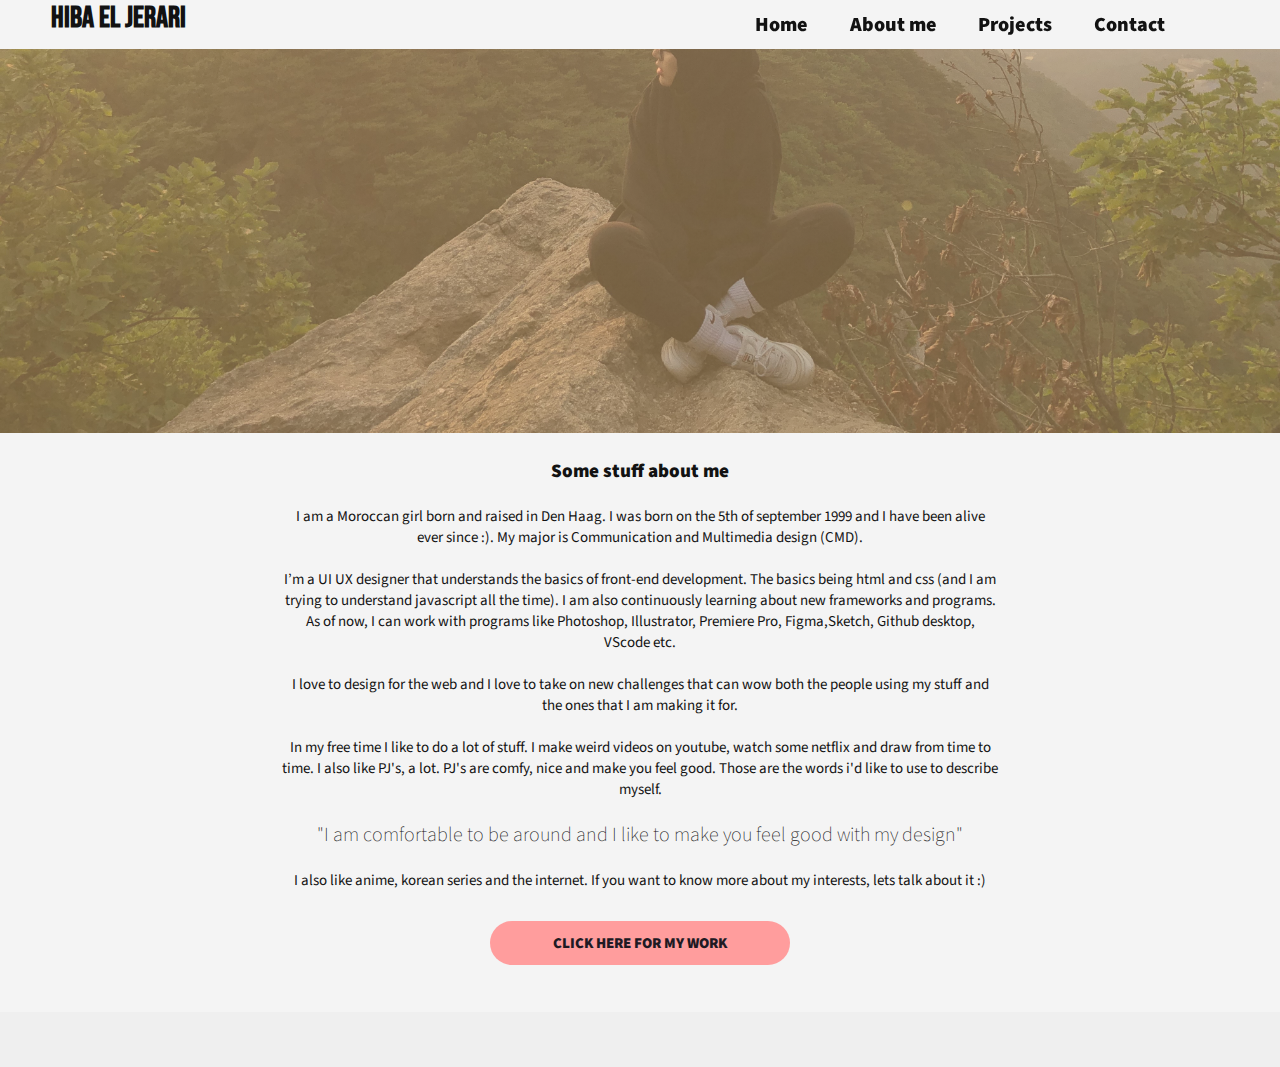
==== commit 4ddde341: "Update aboutme.html" ====
--- a/aboutme.html
+++ b/aboutme.html
@@ -35,7 +35,7 @@
 
         </header>
         <main>
-            <h3>The professional stuff about me</h3>
+            <h3>Some stuff about me</h3>
             <br>
             <p>
                 I am a Moroccan girl born and raised in Den Haag. I was born on the 5th of september 1999 and I have been alive ever since :). My major is Communication and Multimedia design (CMD).
@@ -46,8 +46,7 @@
             <br>
             <p>I love to design for the web and I love to take on new challenges that can wow both the people using my stuff and the ones that I am making it for. </p>
             <br>
-            <h3>The personal stuff about me</h3>
-            <br>
+
             <p>In my free time I like to do a lot of stuff. I make weird videos on youtube, watch some netflix and draw from time to time. I also like PJ's, a lot. PJ's are comfy, nice and make you feel good. Those are the words i'd like to use to describe
                 myself. </p>
             <br>
